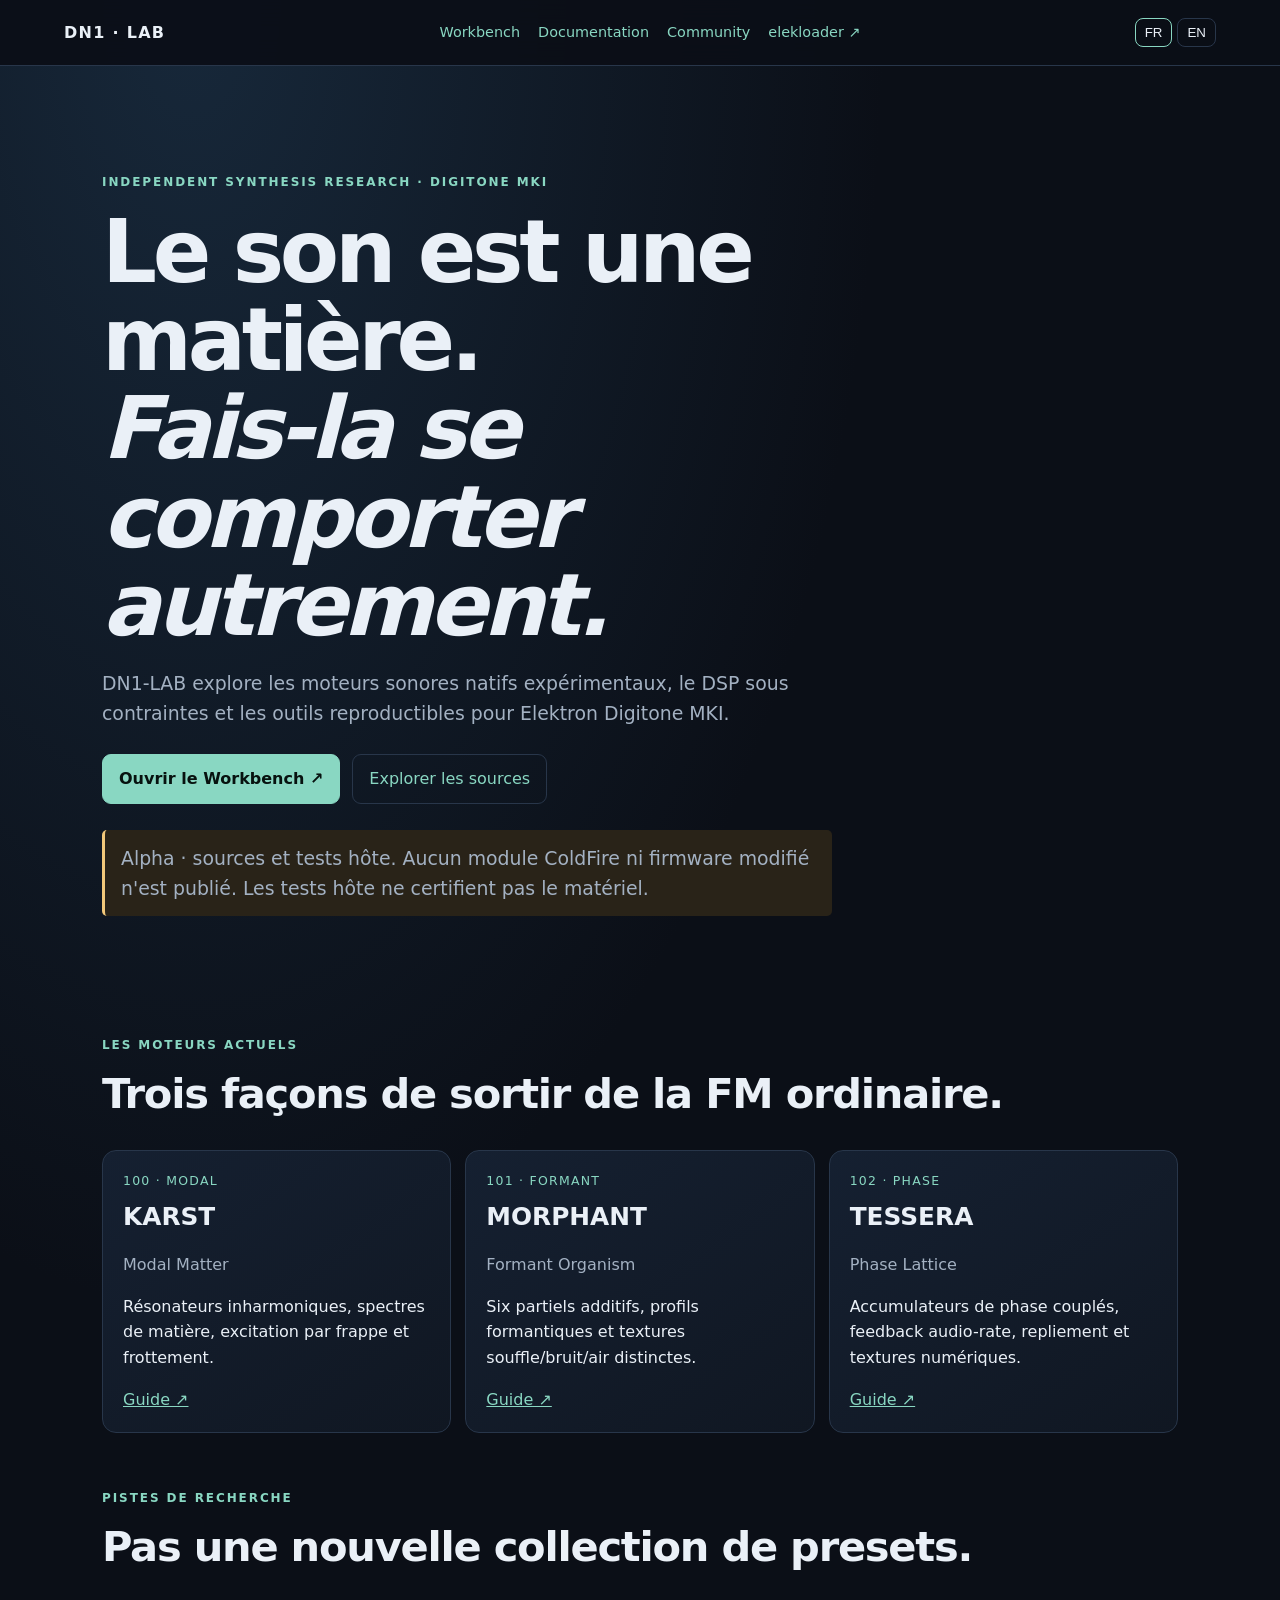
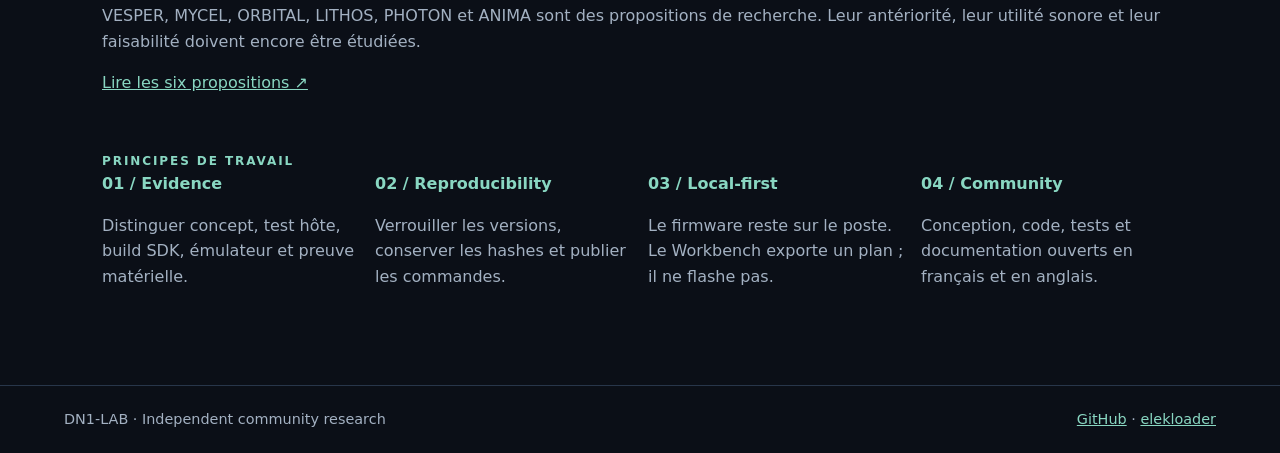
==== site/index.html @ a8dfc097 "feat(site): add bilingual DN1-LAB landing page and local Workbench" ====
<!doctype html>
<html lang="fr"><head><meta charset="utf-8"><meta name="viewport" content="width=device-width,initial-scale=1"><meta name="description" content="DN1-LAB — experimental synthesis engines for Elektron Digitone MKI"><title>DN1-LAB — Experimental synthesis lab</title><link rel="stylesheet" href="assets/site.css"></head>
<body><header class="top"><a class="brand" href="./">DN1 · LAB</a><nav class="nav"><a href="workbench/">Workbench</a><a href="https://github.com/Jickssa/DN1-LAB-0.2.1-alpha/tree/main/docs">Documentation</a><a href="https://github.com/Jickssa/DN1-LAB-0.2.1-alpha/discussions">Community</a><a href="https://github.com/elekloader/elekloader">elekloader ↗</a></nav><div class="lang"><button class="active" data-lang="fr">FR</button><button data-lang="en">EN</button></div></header>
<main><section class="hero"><div class="eyebrow">INDEPENDENT SYNTHESIS RESEARCH · DIGITONE MKI</div><h1 data-fr="Le son est une matière.<br><em>Fais-la se comporter autrement.</em>" data-en="Sound is a material.<br><em>Make it behave differently.</em>">Le son est une matière.<br><em>Fais-la se comporter autrement.</em></h1><p data-fr="DN1-LAB explore les moteurs sonores natifs expérimentaux, le DSP sous contraintes et les outils reproductibles pour Elektron Digitone MKI." data-en="DN1-LAB explores experimental native sound engines, constrained DSP and reproducible tools for the Elektron Digitone MKI.">DN1-LAB explore les moteurs sonores natifs expérimentaux, le DSP sous contraintes et les outils reproductibles pour Elektron Digitone MKI.</p><div class="actions"><a class="button primary" href="workbench/" data-fr="Ouvrir le Workbench ↗" data-en="Open the Workbench ↗">Ouvrir le Workbench ↗</a><a class="button" href="https://github.com/Jickssa/DN1-LAB-0.2.1-alpha" data-fr="Explorer les sources" data-en="Browse source">Explorer les sources</a></div><p class="notice" data-fr="Alpha · sources et tests hôte. Aucun module ColdFire ni firmware modifié n'est publié. Les tests hôte ne certifient pas le matériel." data-en="Alpha · source and host tests. No ColdFire module or modified firmware is published. Host tests do not certify hardware.">Alpha · sources et tests hôte. Aucun module ColdFire ni firmware modifié n'est publié. Les tests hôte ne certifient pas le matériel.</p></section>
<section class="section"><div class="eyebrow" data-fr="LES MOTEURS ACTUELS" data-en="CURRENT ENGINES">LES MOTEURS ACTUELS</div><h2 data-fr="Trois façons de sortir de la FM ordinaire." data-en="Three ways to move beyond ordinary FM.">Trois façons de sortir de la FM ordinaire.</h2><div class="grid">
<article class="card"><div class="meta">100 · MODAL</div><h3>KARST</h3><p class="muted">Modal Matter</p><p data-fr="Résonateurs inharmoniques, spectres de matière, excitation par frappe et frottement." data-en="Inharmonic resonators, material spectra, strike and friction excitation.">Résonateurs inharmoniques, spectres de matière, excitation par frappe et frottement.</p><a href="https://github.com/Jickssa/DN1-LAB-0.2.1-alpha/blob/main/docs/INSTRUMENTS.md#karst">Guide ↗</a></article>
<article class="card"><div class="meta">101 · FORMANT</div><h3>MORPHANT</h3><p class="muted">Formant Organism</p><p data-fr="Six partiels additifs, profils formantiques et textures souffle/bruit/air distinctes." data-en="Six additive partials, formant profiles and separate breath/noise/air textures.">Six partiels additifs, profils formantiques et textures souffle/bruit/air distinctes.</p><a href="https://github.com/Jickssa/DN1-LAB-0.2.1-alpha/blob/main/docs/INSTRUMENTS.md#morphant">Guide ↗</a></article>
<article class="card"><div class="meta">102 · PHASE</div><h3>TESSERA</h3><p class="muted">Phase Lattice</p><p data-fr="Accumulateurs de phase couplés, feedback audio-rate, repliement et textures numériques." data-en="Coupled phase accumulators, audio-rate feedback, wavefolding and digital textures.">Accumulateurs de phase couplés, feedback audio-rate, repliement et textures numériques.</p><a href="https://github.com/Jickssa/DN1-LAB-0.2.1-alpha/blob/main/docs/INSTRUMENTS.md#tessera">Guide ↗</a></article></div></section>
<section class="section"><div class="eyebrow" data-fr="PISTES DE RECHERCHE" data-en="RESEARCH DIRECTIONS">PISTES DE RECHERCHE</div><h2 data-fr="Pas une nouvelle collection de presets." data-en="Not another preset collection.">Pas une nouvelle collection de presets.</h2><p class="muted" data-fr="VESPER, MYCEL, ORBITAL, LITHOS, PHOTON et ANIMA sont des propositions de recherche. Leur antériorité, leur utilité sonore et leur faisabilité doivent encore être étudiées." data-en="VESPER, MYCEL, ORBITAL, LITHOS, PHOTON and ANIMA are research proposals. Prior art, sonic usefulness and feasibility still require investigation.">VESPER, MYCEL, ORBITAL, LITHOS, PHOTON et ANIMA sont des propositions de recherche. Leur antériorité, leur utilité sonore et leur faisabilité doivent encore être étudiées.</p><a href="https://github.com/Jickssa/DN1-LAB-0.2.1-alpha/tree/main/catalogue/proposals">Lire les six propositions ↗</a></section>
<section class="section"><div class="eyebrow" data-fr="PRINCIPES DE TRAVAIL" data-en="WORKING PRINCIPLES">PRINCIPES DE TRAVAIL</div><div class="principles"><div><b>01 / Evidence</b><p class="muted" data-fr="Distinguer concept, test hôte, build SDK, émulateur et preuve matérielle." data-en="Distinguish concept, host test, SDK build, emulator and hardware proof.">Distinguer concept, test hôte, build SDK, émulateur et preuve matérielle.</p></div><div><b>02 / Reproducibility</b><p class="muted" data-fr="Verrouiller les versions, conserver les hashes et publier les commandes." data-en="Pin versions, preserve hashes and publish test commands.">Verrouiller les versions, conserver les hashes et publier les commandes.</p></div><div><b>03 / Local-first</b><p class="muted" data-fr="Le firmware reste sur le poste. Le Workbench exporte un plan ; il ne flashe pas." data-en="Firmware stays local. The Workbench exports a plan; it does not flash.">Le firmware reste sur le poste. Le Workbench exporte un plan ; il ne flashe pas.</p></div><div><b>04 / Community</b><p class="muted" data-fr="Conception, code, tests et documentation ouverts en français et en anglais." data-en="Design, code, tests and documentation welcome French and English contributions.">Conception, code, tests et documentation ouverts en français et en anglais.</p></div></div></section></main>
<footer><span>DN1-LAB · Independent community research</span><span><a href="https://github.com/Jickssa/DN1-LAB-0.2.1-alpha">GitHub</a> · <a href="https://github.com/elekloader/elekloader">elekloader</a></span></footer>
<script>document.querySelectorAll('[data-lang]').forEach(b=>b.addEventListener('click',()=>{const lang=b.dataset.lang;document.documentElement.lang=lang;document.querySelectorAll('[data-lang]').forEach(x=>x.classList.toggle('active',x===b));document.querySelectorAll('[data-fr][data-en]').forEach(x=>{x.innerHTML=x.dataset[lang]})}));</script></body></html>
---- site/assets/site.css ----
:root{color-scheme:dark;--bg:#0b0f17;--panel:#121a27;--line:#28364a;--text:#eaf0f7;--muted:#a3b1c2;--accent:#89d7c2;--warn:#f2c87a}*{box-sizing:border-box}body{margin:0;background:radial-gradient(ellipse at 15% 0,#17283a 0,transparent 45%),var(--bg);color:var(--text);font:16px/1.6 system-ui,sans-serif}a{color:var(--accent)}.top{display:flex;justify-content:space-between;align-items:center;gap:16px;padding:18px max(5vw,20px);border-bottom:1px solid var(--line);position:sticky;top:0;background:#0b0f17ed;backdrop-filter:blur(12px)}.brand{color:var(--text);text-decoration:none;font-weight:800;letter-spacing:.08em}.nav{display:flex;gap:18px;flex-wrap:wrap}.nav a{text-decoration:none;font-size:.9rem}.lang{display:flex;gap:5px}.lang button{background:transparent;border:1px solid var(--line);border-radius:8px;color:var(--text);padding:6px 9px;cursor:pointer}.lang button.active{border-color:var(--accent)}main{max-width:1120px;margin:auto;padding:44px 22px 80px}.eyebrow{font-size:.75rem;letter-spacing:.16em;color:var(--accent);font-weight:700}.hero{padding:7vh 0 5vh;max-width:850px}.hero h1{font-size:clamp(2.5rem,7vw,5.4rem);line-height:1.02;letter-spacing:-.05em;margin:16px 0}.hero p{font-size:1.18rem;color:var(--muted);max-width:730px}.actions{display:flex;gap:12px;flex-wrap:wrap;margin:26px 0}.button{display:inline-block;padding:11px 16px;border-radius:9px;text-decoration:none;border:1px solid var(--line)}.primary{background:var(--accent);color:#07120f;border-color:var(--accent);font-weight:750}.section{margin-top:56px}.section h2{font-size:clamp(1.6rem,4vw,2.6rem);margin:6px 0 22px;letter-spacing:-.03em}.grid{display:grid;grid-template-columns:repeat(auto-fit,minmax(240px,1fr));gap:14px}.card,.panel{background:linear-gradient(145deg,#152031,#101722);border:1px solid var(--line);border-radius:14px;padding:20px}.card h3{font-size:1.55rem;margin:6px 0 0}.meta{font-size:.78rem;color:var(--accent);letter-spacing:.1em}.muted{color:var(--muted)}.notice{padding:13px 16px;border-left:3px solid var(--warn);background:#292318;color:#f5dfb8;border-radius:5px}.principles{display:grid;grid-template-columns:repeat(auto-fit,minmax(210px,1fr));gap:16px}.principles b{color:var(--accent)}footer{border-top:1px solid var(--line);padding:22px max(5vw,20px);display:flex;justify-content:space-between;gap:15px;flex-wrap:wrap;color:var(--muted);font-size:.9rem}.field{display:grid;gap:7px;margin:16px 0}.field label{font-weight:650}.field input,.field select{background:#0c131d;color:var(--text);border:1px solid var(--line);padding:10px;border-radius:8px}.machine{display:flex;gap:12px;align-items:flex-start}.machine input{margin-top:8px;accent-color:var(--accent)}pre{overflow:auto;white-space:pre-wrap;overflow-wrap:anywhere;background:#080d14;border:1px solid var(--line);border-radius:10px;padding:14px;color:#d5e6f0}.state{padding:10px 13px;border:1px solid var(--line);border-radius:8px;color:var(--accent)}.state.warn{color:var(--warn)}button:disabled{opacity:.4;cursor:not-allowed}.small{font-size:.86rem;color:var(--muted)}.concept{min-height:170px}@media(max-width:680px){.top{align-items:flex-start;flex-wrap:wrap}.nav{order:3;width:100%;gap:12px}.hero{padding-top:42px}main{padding-top:26px}}
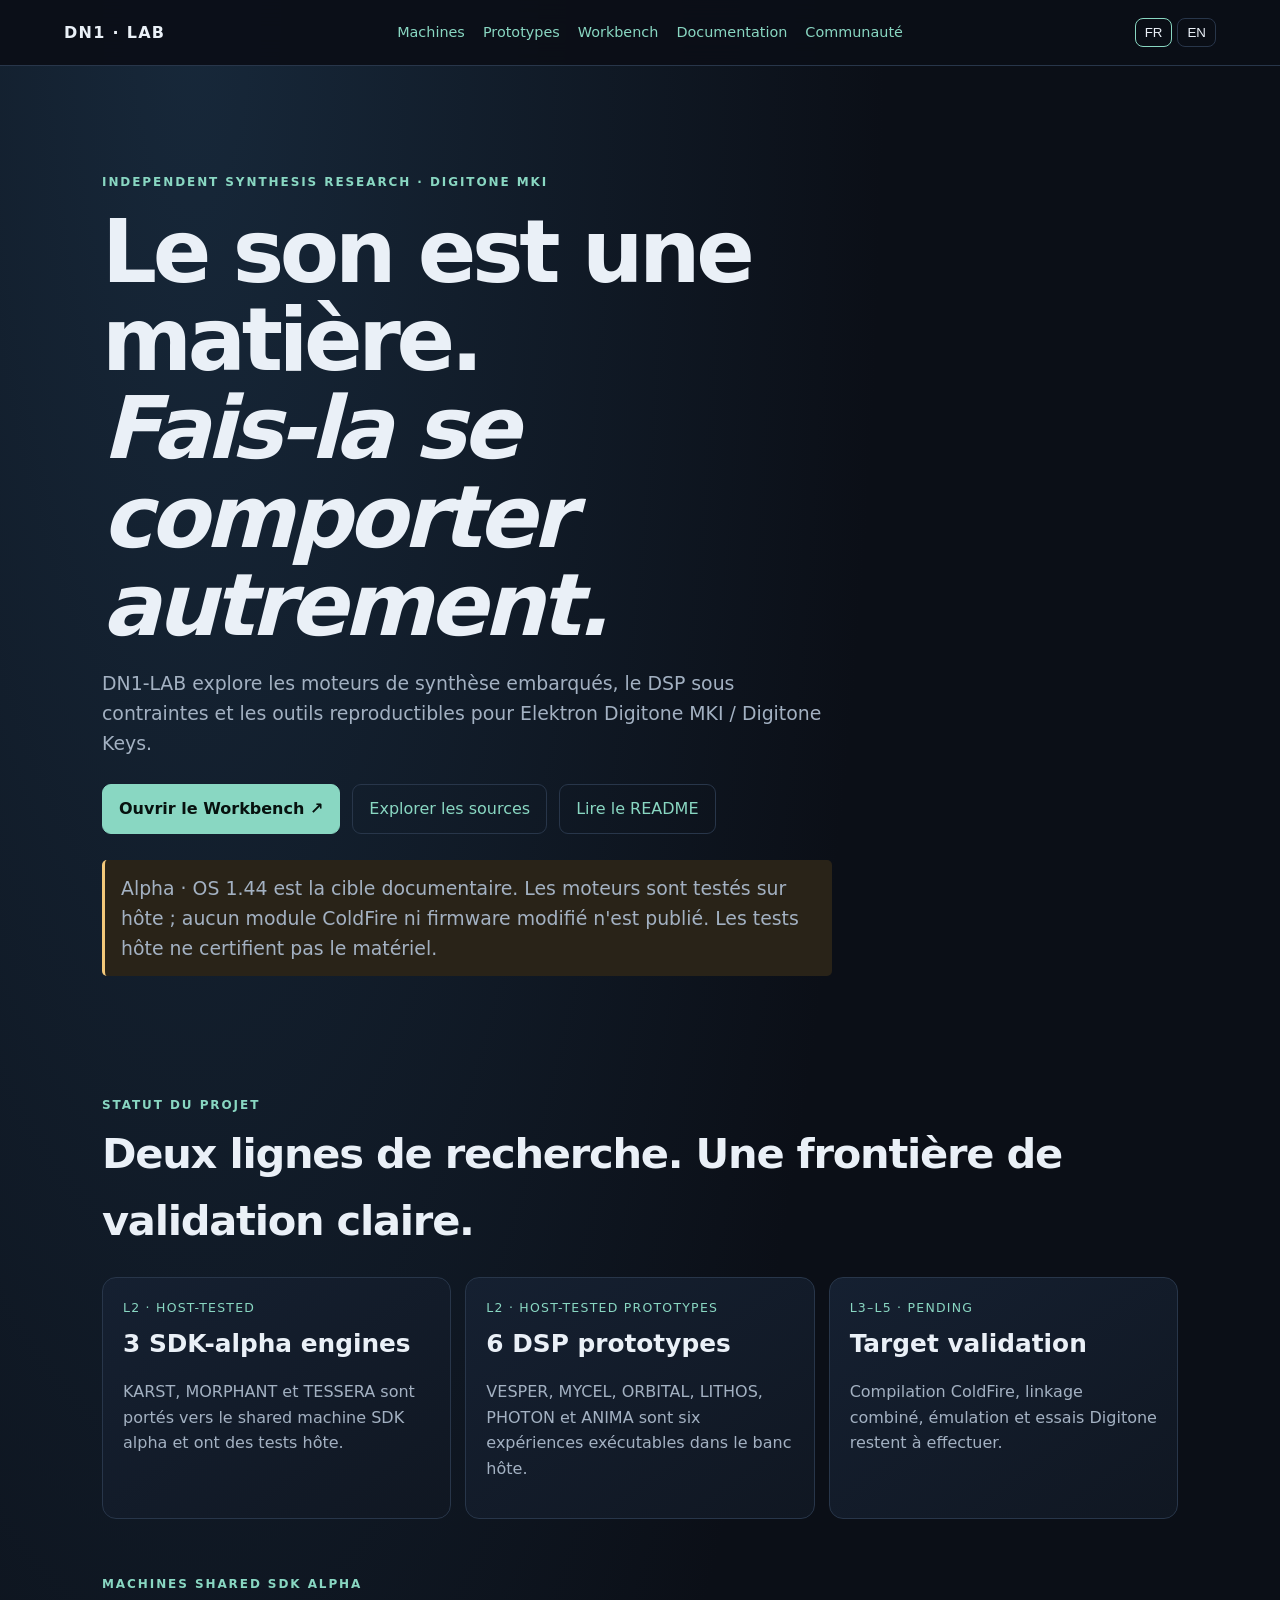
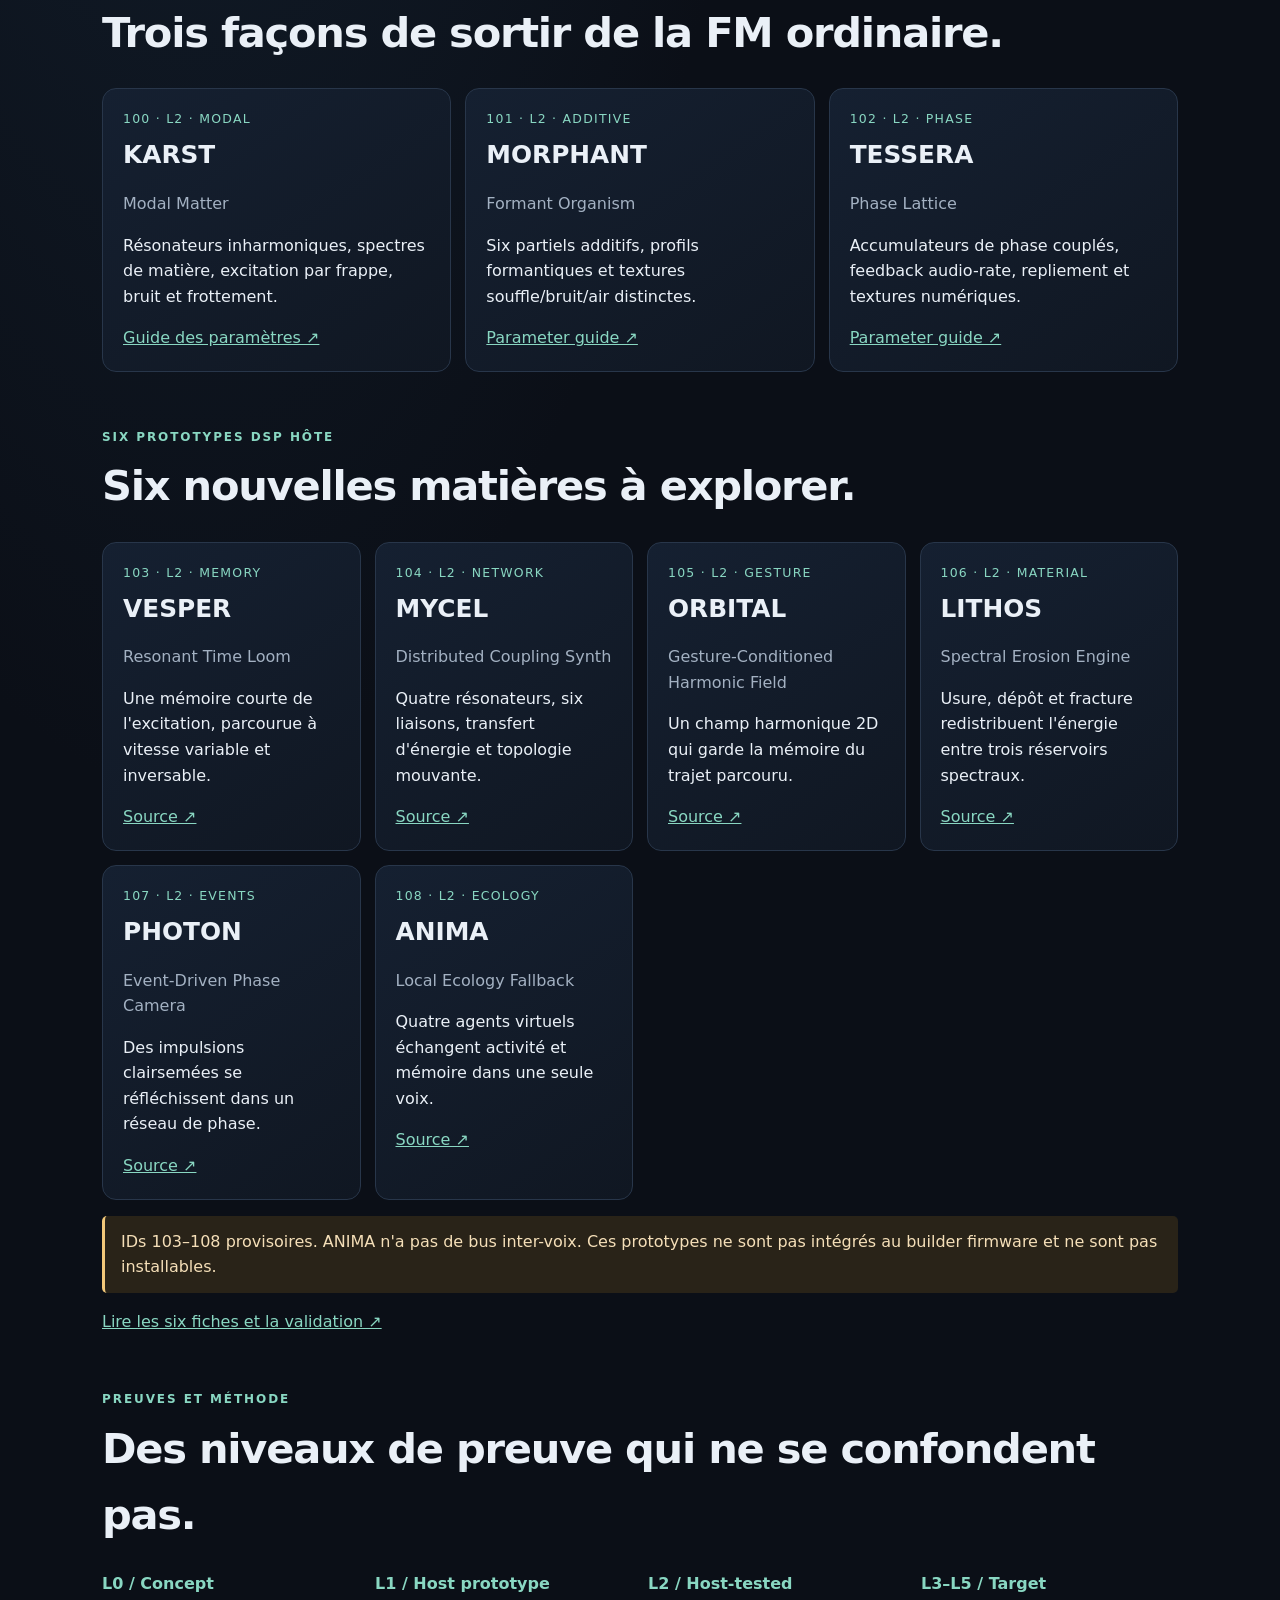
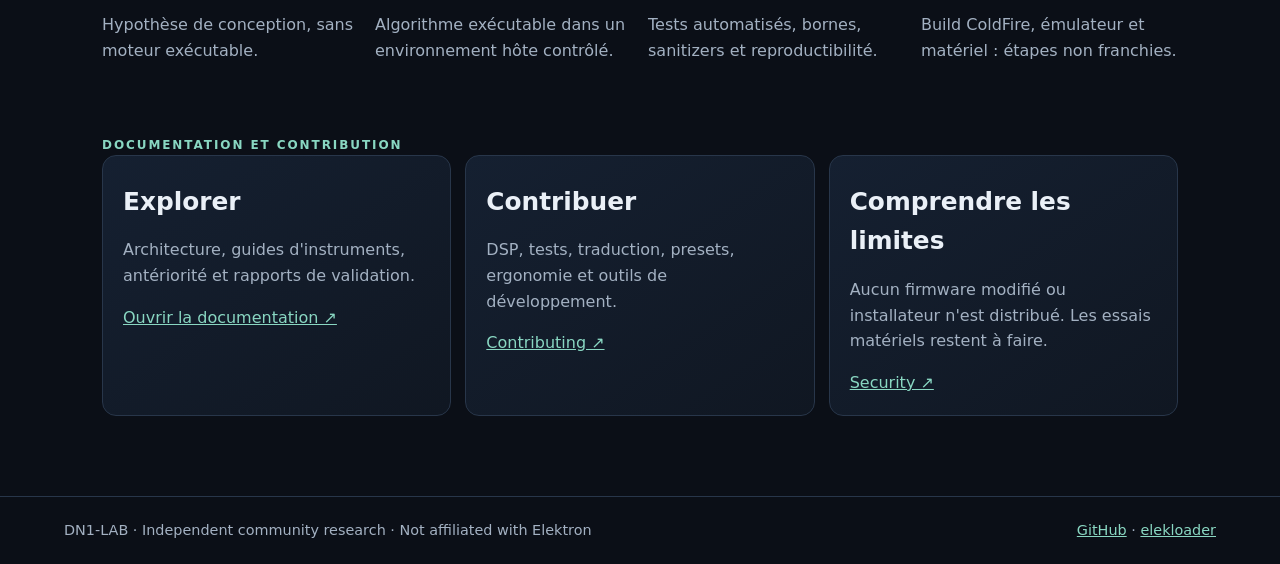
==== commit 807091eb: "docs: complete GitHub project pages and metadata guidance" ====
--- a/site/index.html
+++ b/site/index.html
@@ -1,12 +1,93 @@
 <!doctype html>
-<html lang="fr"><head><meta charset="utf-8"><meta name="viewport" content="width=device-width,initial-scale=1"><meta name="description" content="DN1-LAB — experimental synthesis engines for Elektron Digitone MKI"><title>DN1-LAB — Experimental synthesis lab</title><link rel="stylesheet" href="assets/site.css"></head>
-<body><header class="top"><a class="brand" href="./">DN1 · LAB</a><nav class="nav"><a href="workbench/">Workbench</a><a href="https://github.com/Jickssa/DN1-LAB-0.2.1-alpha/tree/main/docs">Documentation</a><a href="https://github.com/Jickssa/DN1-LAB-0.2.1-alpha/discussions">Community</a><a href="https://github.com/elekloader/elekloader">elekloader ↗</a></nav><div class="lang"><button class="active" data-lang="fr">FR</button><button data-lang="en">EN</button></div></header>
-<main><section class="hero"><div class="eyebrow">INDEPENDENT SYNTHESIS RESEARCH · DIGITONE MKI</div><h1 data-fr="Le son est une matière.<br><em>Fais-la se comporter autrement.</em>" data-en="Sound is a material.<br><em>Make it behave differently.</em>">Le son est une matière.<br><em>Fais-la se comporter autrement.</em></h1><p data-fr="DN1-LAB explore les moteurs sonores natifs expérimentaux, le DSP sous contraintes et les outils reproductibles pour Elektron Digitone MKI." data-en="DN1-LAB explores experimental native sound engines, constrained DSP and reproducible tools for the Elektron Digitone MKI.">DN1-LAB explore les moteurs sonores natifs expérimentaux, le DSP sous contraintes et les outils reproductibles pour Elektron Digitone MKI.</p><div class="actions"><a class="button primary" href="workbench/" data-fr="Ouvrir le Workbench ↗" data-en="Open the Workbench ↗">Ouvrir le Workbench ↗</a><a class="button" href="https://github.com/Jickssa/DN1-LAB-0.2.1-alpha" data-fr="Explorer les sources" data-en="Browse source">Explorer les sources</a></div><p class="notice" data-fr="Alpha · sources et tests hôte. Aucun module ColdFire ni firmware modifié n'est publié. Les tests hôte ne certifient pas le matériel." data-en="Alpha · source and host tests. No ColdFire module or modified firmware is published. Host tests do not certify hardware.">Alpha · sources et tests hôte. Aucun module ColdFire ni firmware modifié n'est publié. Les tests hôte ne certifient pas le matériel.</p></section>
-<section class="section"><div class="eyebrow" data-fr="LES MOTEURS ACTUELS" data-en="CURRENT ENGINES">LES MOTEURS ACTUELS</div><h2 data-fr="Trois façons de sortir de la FM ordinaire." data-en="Three ways to move beyond ordinary FM.">Trois façons de sortir de la FM ordinaire.</h2><div class="grid">
-<article class="card"><div class="meta">100 · MODAL</div><h3>KARST</h3><p class="muted">Modal Matter</p><p data-fr="Résonateurs inharmoniques, spectres de matière, excitation par frappe et frottement." data-en="Inharmonic resonators, material spectra, strike and friction excitation.">Résonateurs inharmoniques, spectres de matière, excitation par frappe et frottement.</p><a href="https://github.com/Jickssa/DN1-LAB-0.2.1-alpha/blob/main/docs/INSTRUMENTS.md#karst">Guide ↗</a></article>
-<article class="card"><div class="meta">101 · FORMANT</div><h3>MORPHANT</h3><p class="muted">Formant Organism</p><p data-fr="Six partiels additifs, profils formantiques et textures souffle/bruit/air distinctes." data-en="Six additive partials, formant profiles and separate breath/noise/air textures.">Six partiels additifs, profils formantiques et textures souffle/bruit/air distinctes.</p><a href="https://github.com/Jickssa/DN1-LAB-0.2.1-alpha/blob/main/docs/INSTRUMENTS.md#morphant">Guide ↗</a></article>
-<article class="card"><div class="meta">102 · PHASE</div><h3>TESSERA</h3><p class="muted">Phase Lattice</p><p data-fr="Accumulateurs de phase couplés, feedback audio-rate, repliement et textures numériques." data-en="Coupled phase accumulators, audio-rate feedback, wavefolding and digital textures.">Accumulateurs de phase couplés, feedback audio-rate, repliement et textures numériques.</p><a href="https://github.com/Jickssa/DN1-LAB-0.2.1-alpha/blob/main/docs/INSTRUMENTS.md#tessera">Guide ↗</a></article></div></section>
-<section class="section"><div class="eyebrow" data-fr="PISTES DE RECHERCHE" data-en="RESEARCH DIRECTIONS">PISTES DE RECHERCHE</div><h2 data-fr="Pas une nouvelle collection de presets." data-en="Not another preset collection.">Pas une nouvelle collection de presets.</h2><p class="muted" data-fr="VESPER, MYCEL, ORBITAL, LITHOS, PHOTON et ANIMA sont des propositions de recherche. Leur antériorité, leur utilité sonore et leur faisabilité doivent encore être étudiées." data-en="VESPER, MYCEL, ORBITAL, LITHOS, PHOTON and ANIMA are research proposals. Prior art, sonic usefulness and feasibility still require investigation.">VESPER, MYCEL, ORBITAL, LITHOS, PHOTON et ANIMA sont des propositions de recherche. Leur antériorité, leur utilité sonore et leur faisabilité doivent encore être étudiées.</p><a href="https://github.com/Jickssa/DN1-LAB-0.2.1-alpha/tree/main/catalogue/proposals">Lire les six propositions ↗</a></section>
-<section class="section"><div class="eyebrow" data-fr="PRINCIPES DE TRAVAIL" data-en="WORKING PRINCIPLES">PRINCIPES DE TRAVAIL</div><div class="principles"><div><b>01 / Evidence</b><p class="muted" data-fr="Distinguer concept, test hôte, build SDK, émulateur et preuve matérielle." data-en="Distinguish concept, host test, SDK build, emulator and hardware proof.">Distinguer concept, test hôte, build SDK, émulateur et preuve matérielle.</p></div><div><b>02 / Reproducibility</b><p class="muted" data-fr="Verrouiller les versions, conserver les hashes et publier les commandes." data-en="Pin versions, preserve hashes and publish test commands.">Verrouiller les versions, conserver les hashes et publier les commandes.</p></div><div><b>03 / Local-first</b><p class="muted" data-fr="Le firmware reste sur le poste. Le Workbench exporte un plan ; il ne flashe pas." data-en="Firmware stays local. The Workbench exports a plan; it does not flash.">Le firmware reste sur le poste. Le Workbench exporte un plan ; il ne flashe pas.</p></div><div><b>04 / Community</b><p class="muted" data-fr="Conception, code, tests et documentation ouverts en français et en anglais." data-en="Design, code, tests and documentation welcome French and English contributions.">Conception, code, tests et documentation ouverts en français et en anglais.</p></div></div></section></main>
-<footer><span>DN1-LAB · Independent community research</span><span><a href="https://github.com/Jickssa/DN1-LAB-0.2.1-alpha">GitHub</a> · <a href="https://github.com/elekloader/elekloader">elekloader</a></span></footer>
-<script>document.querySelectorAll('[data-lang]').forEach(b=>b.addEventListener('click',()=>{const lang=b.dataset.lang;document.documentElement.lang=lang;document.querySelectorAll('[data-lang]').forEach(x=>x.classList.toggle('active',x===b));document.querySelectorAll('[data-fr][data-en]').forEach(x=>{x.innerHTML=x.dataset[lang]})}));</script></body></html>+<html lang="fr">
+<head>
+<meta charset="utf-8"><meta name="viewport" content="width=device-width,initial-scale=1">
+<meta name="description" content="DN1-LAB — recherche indépendante en synthèse sonore embarquée et DSP pour Elektron Digitone MKI. Trois machines SDK alpha, six prototypes hôte, outils et validation reproductible.">
+<meta name="theme-color" content="#0b0f17">
+<title>DN1-LAB — Embedded synthesis research</title>
+<link rel="stylesheet" href="assets/site.css">
+</head>
+<body>
+<header class="top">
+<a class="brand" href="./">DN1 · LAB</a>
+<nav class="nav">
+<a href="#engines" data-fr="Machines" data-en="Engines">Machines</a>
+<a href="#prototypes" data-fr="Prototypes" data-en="Prototypes">Prototypes</a>
+<a href="workbench/">Workbench</a>
+<a href="https://github.com/Jickssa/DN1-LAB-0.2.1-alpha/tree/feat/community-foundation/docs" data-fr="Documentation" data-en="Documentation">Documentation</a>
+<a href="https://github.com/Jickssa/DN1-LAB-0.2.1-alpha/discussions" data-fr="Communauté" data-en="Community">Communauté</a>
+</nav>
+<div class="lang"><button class="active" data-lang="fr">FR</button><button data-lang="en">EN</button></div>
+</header>
+<main>
+<section class="hero">
+<div class="eyebrow">INDEPENDENT SYNTHESIS RESEARCH · DIGITONE MKI</div>
+<h1 data-fr="Le son est une matière.<br><em>Fais-la se comporter autrement.</em>" data-en="Sound is a material.<br><em>Make it behave differently.</em>">Le son est une matière.<br><em>Fais-la se comporter autrement.</em></h1>
+<p data-fr="DN1-LAB explore les moteurs de synthèse embarqués, le DSP sous contraintes et les outils reproductibles pour Elektron Digitone MKI / Digitone Keys." data-en="DN1-LAB explores embedded synthesis engines, constrained DSP and reproducible tooling for the Elektron Digitone MKI / Digitone Keys.">DN1-LAB explore les moteurs de synthèse embarqués, le DSP sous contraintes et les outils reproductibles pour Elektron Digitone MKI / Digitone Keys.</p>
+<div class="actions">
+<a class="button primary" href="workbench/" data-fr="Ouvrir le Workbench ↗" data-en="Open the Workbench ↗">Ouvrir le Workbench ↗</a>
+<a class="button" href="https://github.com/Jickssa/DN1-LAB-0.2.1-alpha/tree/feat/community-foundation" data-fr="Explorer les sources" data-en="Browse source">Explorer les sources</a>
+<a class="button" href="https://github.com/Jickssa/DN1-LAB-0.2.1-alpha/blob/feat/community-foundation/README.md" data-fr="Lire le README" data-en="Read the README">Lire le README</a>
+</div>
+<p class="notice" data-fr="Alpha · OS 1.44 est la cible documentaire. Les moteurs sont testés sur hôte ; aucun module ColdFire ni firmware modifié n'est publié. Les tests hôte ne certifient pas le matériel." data-en="Alpha · OS 1.44 is the documented target. Engines have host tests; no ColdFire module or modified firmware is published. Host tests do not certify hardware.">Alpha · OS 1.44 est la cible documentaire. Les moteurs sont testés sur hôte ; aucun module ColdFire ni firmware modifié n'est publié. Les tests hôte ne certifient pas le matériel.</p>
+</section>
+
+<section class="section">
+<div class="eyebrow" data-fr="STATUT DU PROJET" data-en="PROJECT STATUS">STATUT DU PROJET</div>
+<h2 data-fr="Deux lignes de recherche. Une frontière de validation claire." data-en="Two research tracks. A clear validation boundary.">Deux lignes de recherche. Une frontière de validation claire.</h2>
+<div class="grid">
+<article class="card"><div class="meta">L2 · HOST-TESTED</div><h3>3 SDK-alpha engines</h3><p class="muted" data-fr="KARST, MORPHANT et TESSERA sont portés vers le shared machine SDK alpha et ont des tests hôte." data-en="KARST, MORPHANT and TESSERA target the shared machine SDK alpha and have host tests.">KARST, MORPHANT et TESSERA sont portés vers le shared machine SDK alpha et ont des tests hôte.</p></article>
+<article class="card"><div class="meta">L2 · HOST-TESTED PROTOTYPES</div><h3>6 DSP prototypes</h3><p class="muted" data-fr="VESPER, MYCEL, ORBITAL, LITHOS, PHOTON et ANIMA sont six expériences exécutables dans le banc hôte." data-en="VESPER, MYCEL, ORBITAL, LITHOS, PHOTON and ANIMA are six experiments executable in the host harness.">VESPER, MYCEL, ORBITAL, LITHOS, PHOTON et ANIMA sont six expériences exécutables dans le banc hôte.</p></article>
+<article class="card"><div class="meta">L3–L5 · PENDING</div><h3>Target validation</h3><p class="muted" data-fr="Compilation ColdFire, linkage combiné, émulation et essais Digitone restent à effectuer." data-en="ColdFire build, combined linkage, emulator and Digitone tests remain to be performed.">Compilation ColdFire, linkage combiné, émulation et essais Digitone restent à effectuer.</p></article>
+</div>
+</section>
+
+<section class="section" id="engines">
+<div class="eyebrow" data-fr="MACHINES SHARED SDK ALPHA" data-en="SHARED SDK-ALPHA ENGINES">MACHINES SHARED SDK ALPHA</div>
+<h2 data-fr="Trois façons de sortir de la FM ordinaire." data-en="Three ways to move beyond ordinary FM.">Trois façons de sortir de la FM ordinaire.</h2>
+<div class="grid">
+<article class="card"><div class="meta">100 · L2 · MODAL</div><h3>KARST</h3><p class="muted">Modal Matter</p><p data-fr="Résonateurs inharmoniques, spectres de matière, excitation par frappe, bruit et frottement." data-en="Inharmonic resonators, material spectra, strike, noise and friction excitation.">Résonateurs inharmoniques, spectres de matière, excitation par frappe, bruit et frottement.</p><a href="https://github.com/Jickssa/DN1-LAB-0.2.1-alpha/blob/feat/community-foundation/docs/INSTRUMENTS.fr.md#karst" data-fr="Guide des paramètres ↗" data-en="Parameter guide ↗">Guide des paramètres ↗</a></article>
+<article class="card"><div class="meta">101 · L2 · ADDITIVE</div><h3>MORPHANT</h3><p class="muted">Formant Organism</p><p data-fr="Six partiels additifs, profils formantiques et textures souffle/bruit/air distinctes." data-en="Six additive partials, formant profiles and separate breath/noise/air textures.">Six partiels additifs, profils formantiques et textures souffle/bruit/air distinctes.</p><a href="https://github.com/Jickssa/DN1-LAB-0.2.1-alpha/blob/feat/community-foundation/docs/INSTRUMENTS.en.md#morphant">Parameter guide ↗</a></article>
+<article class="card"><div class="meta">102 · L2 · PHASE</div><h3>TESSERA</h3><p class="muted">Phase Lattice</p><p data-fr="Accumulateurs de phase couplés, feedback audio-rate, repliement et textures numériques." data-en="Coupled phase accumulators, audio-rate feedback, wavefolding and digital textures.">Accumulateurs de phase couplés, feedback audio-rate, repliement et textures numériques.</p><a href="https://github.com/Jickssa/DN1-LAB-0.2.1-alpha/blob/feat/community-foundation/docs/INSTRUMENTS.en.md#tessera">Parameter guide ↗</a></article>
+</div>
+</section>
+
+<section class="section" id="prototypes">
+<div class="eyebrow" data-fr="SIX PROTOTYPES DSP HÔTE" data-en="SIX HOST DSP PROTOTYPES">SIX PROTOTYPES DSP HÔTE</div>
+<h2 data-fr="Six nouvelles matières à explorer." data-en="Six new sonic materials to explore.">Six nouvelles matières à explorer.</h2>
+<div class="grid">
+<article class="card concept"><div class="meta">103 · L2 · MEMORY</div><h3>VESPER</h3><p class="muted">Resonant Time Loom</p><p data-fr="Une mémoire courte de l'excitation, parcourue à vitesse variable et inversable." data-en="A short excitation memory traversed at variable and reversible speed.">Une mémoire courte de l'excitation, parcourue à vitesse variable et inversable.</p><a href="https://github.com/Jickssa/DN1-LAB-0.2.1-alpha/blob/feat/community-foundation/prototypes/vesper/machine.c">Source ↗</a></article>
+<article class="card concept"><div class="meta">104 · L2 · NETWORK</div><h3>MYCEL</h3><p class="muted">Distributed Coupling Synth</p><p data-fr="Quatre résonateurs, six liaisons, transfert d'énergie et topologie mouvante." data-en="Four resonators, six links, energy transfer and evolving topology.">Quatre résonateurs, six liaisons, transfert d'énergie et topologie mouvante.</p><a href="https://github.com/Jickssa/DN1-LAB-0.2.1-alpha/blob/feat/community-foundation/prototypes/mycel/machine.c">Source ↗</a></article>
+<article class="card concept"><div class="meta">105 · L2 · GESTURE</div><h3>ORBITAL</h3><p class="muted">Gesture-Conditioned Harmonic Field</p><p data-fr="Un champ harmonique 2D qui garde la mémoire du trajet parcouru." data-en="A 2D harmonic field that remembers the path taken.">Un champ harmonique 2D qui garde la mémoire du trajet parcouru.</p><a href="https://github.com/Jickssa/DN1-LAB-0.2.1-alpha/blob/feat/community-foundation/prototypes/orbital/machine.c">Source ↗</a></article>
+<article class="card concept"><div class="meta">106 · L2 · MATERIAL</div><h3>LITHOS</h3><p class="muted">Spectral Erosion Engine</p><p data-fr="Usure, dépôt et fracture redistribuent l'énergie entre trois réservoirs spectraux." data-en="Wear, deposition and fracture move energy between three spectral reservoirs.">Usure, dépôt et fracture redistribuent l'énergie entre trois réservoirs spectraux.</p><a href="https://github.com/Jickssa/DN1-LAB-0.2.1-alpha/blob/feat/community-foundation/prototypes/lithos/machine.c">Source ↗</a></article>
+<article class="card concept"><div class="meta">107 · L2 · EVENTS</div><h3>PHOTON</h3><p class="muted">Event-Driven Phase Camera</p><p data-fr="Des impulsions clairsemées se réfléchissent dans un réseau de phase." data-en="Sparse impulses reflect through a phase network.">Des impulsions clairsemées se réfléchissent dans un réseau de phase.</p><a href="https://github.com/Jickssa/DN1-LAB-0.2.1-alpha/blob/feat/community-foundation/prototypes/photon/machine.c">Source ↗</a></article>
+<article class="card concept"><div class="meta">108 · L2 · ECOLOGY</div><h3>ANIMA</h3><p class="muted">Local Ecology Fallback</p><p data-fr="Quatre agents virtuels échangent activité et mémoire dans une seule voix." data-en="Four virtual agents exchange activity and memory inside one voice.">Quatre agents virtuels échangent activité et mémoire dans une seule voix.</p><a href="https://github.com/Jickssa/DN1-LAB-0.2.1-alpha/blob/feat/community-foundation/prototypes/anima/machine.c">Source ↗</a></article>
+</div>
+<p class="notice" data-fr="IDs 103–108 provisoires. ANIMA n'a pas de bus inter-voix. Ces prototypes ne sont pas intégrés au builder firmware et ne sont pas installables." data-en="IDs 103–108 are provisional. ANIMA has no cross-voice bus. These prototypes are not part of the firmware builder and are not installable.">IDs 103–108 provisoires. ANIMA n'a pas de bus inter-voix. Ces prototypes ne sont pas intégrés au builder firmware et ne sont pas installables.</p>
+<a href="https://github.com/Jickssa/DN1-LAB-0.2.1-alpha/blob/feat/community-foundation/docs/PROTOTYPES.md" data-fr="Lire les six fiches et la validation ↗" data-en="Read the six specifications and validation ↗">Lire les six fiches et la validation ↗</a>
+</section>
+
+<section class="section">
+<div class="eyebrow" data-fr="PREUVES ET MÉTHODE" data-en="EVIDENCE AND METHOD">PREUVES ET MÉTHODE</div>
+<h2 data-fr="Des niveaux de preuve qui ne se confondent pas." data-en="Evidence levels that do not get conflated.">Des niveaux de preuve qui ne se confondent pas.</h2>
+<div class="principles">
+<div><b>L0 / Concept</b><p class="muted" data-fr="Hypothèse de conception, sans moteur exécutable." data-en="Design hypothesis, no executable engine.">Hypothèse de conception, sans moteur exécutable.</p></div>
+<div><b>L1 / Host prototype</b><p class="muted" data-fr="Algorithme exécutable dans un environnement hôte contrôlé." data-en="Algorithm runs in a controlled host environment.">Algorithme exécutable dans un environnement hôte contrôlé.</p></div>
+<div><b>L2 / Host-tested</b><p class="muted" data-fr="Tests automatisés, bornes, sanitizers et reproductibilité." data-en="Automated tests, bounds, sanitizers and reproducibility.">Tests automatisés, bornes, sanitizers et reproductibilité.</p></div>
+<div><b>L3–L5 / Target</b><p class="muted" data-fr="Build ColdFire, émulateur et matériel : étapes non franchies." data-en="ColdFire build, emulator and hardware: gates not yet passed.">Build ColdFire, émulateur et matériel : étapes non franchies.</p></div>
+</div>
+</section>
+
+<section class="section">
+<div class="eyebrow" data-fr="DOCUMENTATION ET CONTRIBUTION" data-en="DOCUMENTATION AND CONTRIBUTION">DOCUMENTATION ET CONTRIBUTION</div>
+<div class="grid">
+<article class="card"><h3 data-fr="Explorer" data-en="Explore">Explorer</h3><p class="muted" data-fr="Architecture, guides d'instruments, antériorité et rapports de validation." data-en="Architecture, instrument guides, prior art and validation reports.">Architecture, guides d'instruments, antériorité et rapports de validation.</p><a href="https://github.com/Jickssa/DN1-LAB-0.2.1-alpha/tree/feat/community-foundation/docs" data-fr="Ouvrir la documentation ↗" data-en="Open documentation ↗">Ouvrir la documentation ↗</a></article>
+<article class="card"><h3 data-fr="Contribuer" data-en="Contribute">Contribuer</h3><p class="muted" data-fr="DSP, tests, traduction, presets, ergonomie et outils de développement." data-en="DSP, tests, translation, presets, usability and development tools.">DSP, tests, traduction, presets, ergonomie et outils de développement.</p><a href="https://github.com/Jickssa/DN1-LAB-0.2.1-alpha/blob/feat/community-foundation/CONTRIBUTING.md">Contributing ↗</a></article>
+<article class="card"><h3 data-fr="Comprendre les limites" data-en="Understand the limits">Comprendre les limites</h3><p class="muted" data-fr="Aucun firmware modifié ou installateur n'est distribué. Les essais matériels restent à faire." data-en="No modified firmware or installer is distributed. Hardware tests remain pending.">Aucun firmware modifié ou installateur n'est distribué. Les essais matériels restent à faire.</p><a href="https://github.com/Jickssa/DN1-LAB-0.2.1-alpha/blob/feat/community-foundation/SECURITY.md">Security ↗</a></article>
+</div>
+</section>
+</main>
+<footer><span>DN1-LAB · Independent community research · Not affiliated with Elektron</span><span><a href="https://github.com/Jickssa/DN1-LAB-0.2.1-alpha">GitHub</a> · <a href="https://github.com/elekloader/elekloader">elekloader</a></span></footer>
+<script>document.querySelectorAll('[data-lang]').forEach(b=>b.addEventListener('click',()=>{const lang=b.dataset.lang;document.documentElement.lang=lang;document.querySelectorAll('[data-lang]').forEach(x=>x.classList.toggle('active',x===b));document.querySelectorAll('[data-fr][data-en]').forEach(x=>{x.innerHTML=x.dataset[lang]})}));</script>
+</body>
+</html>
